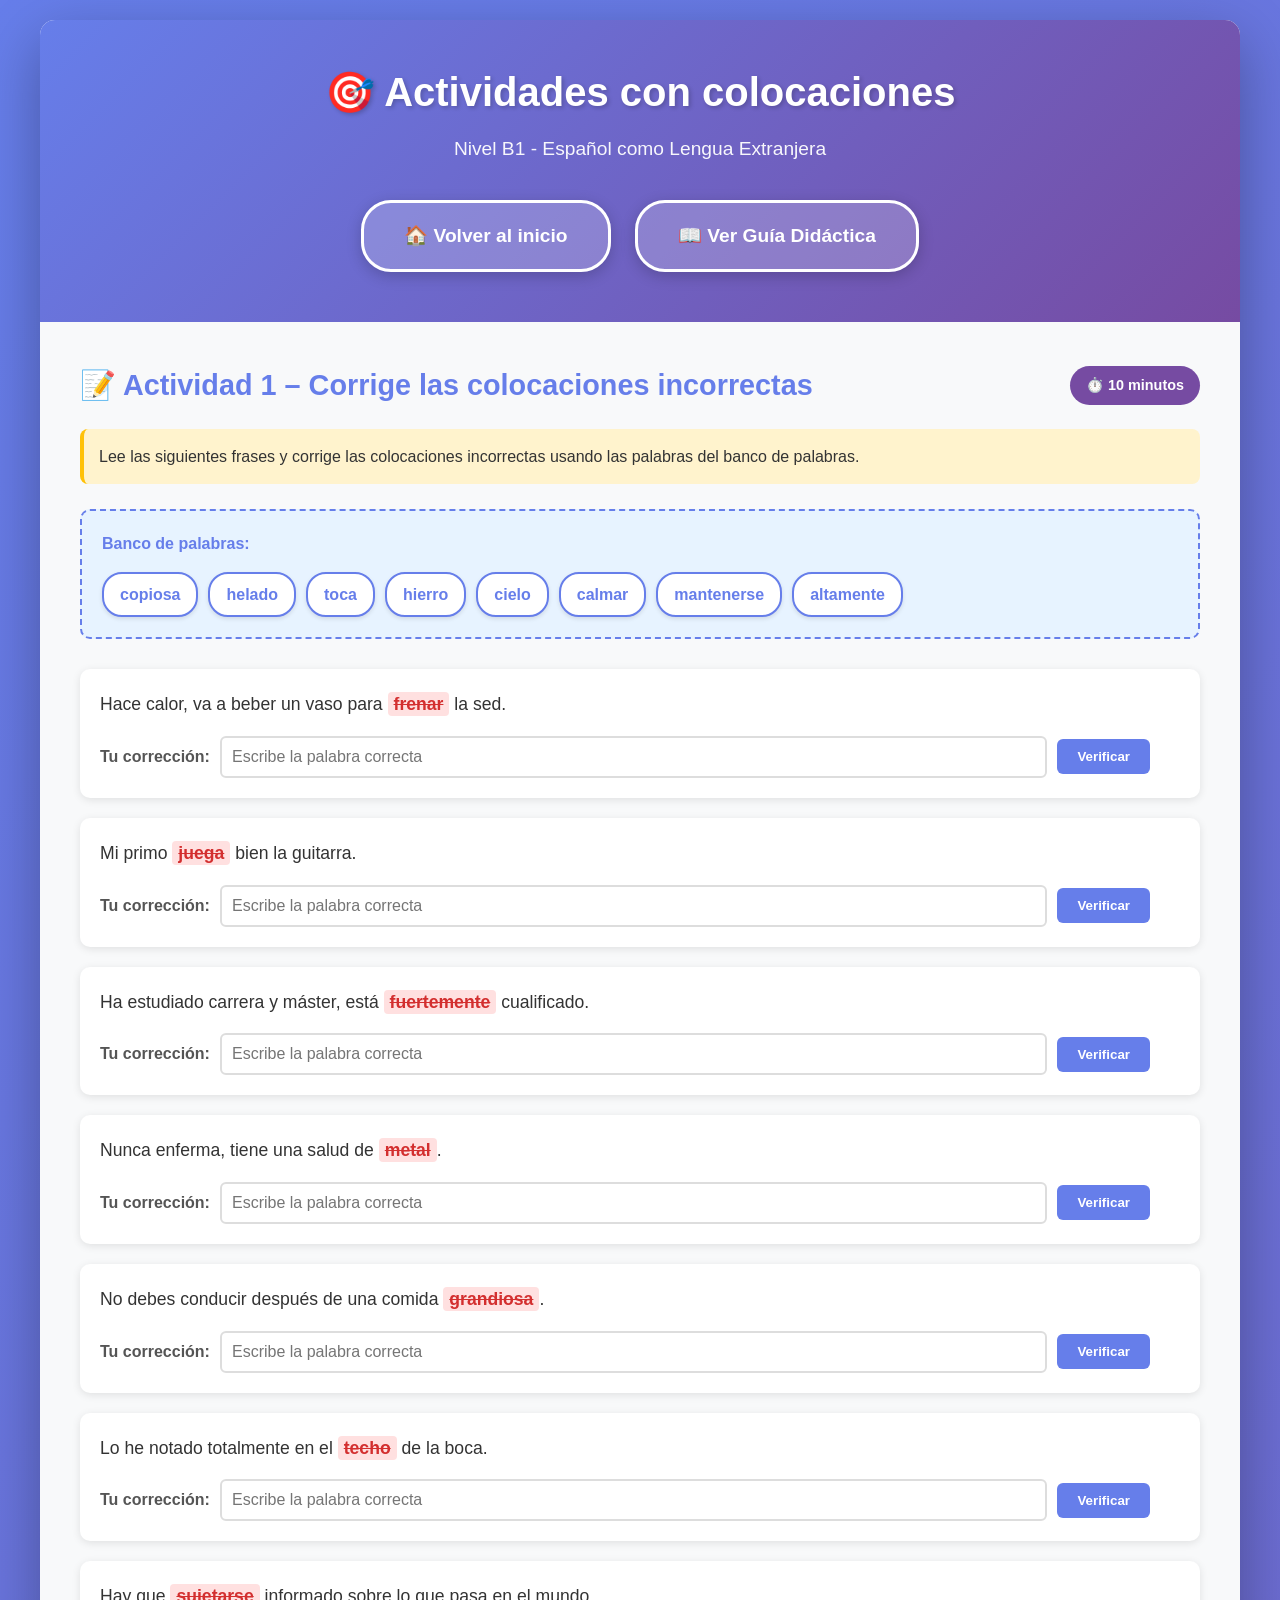
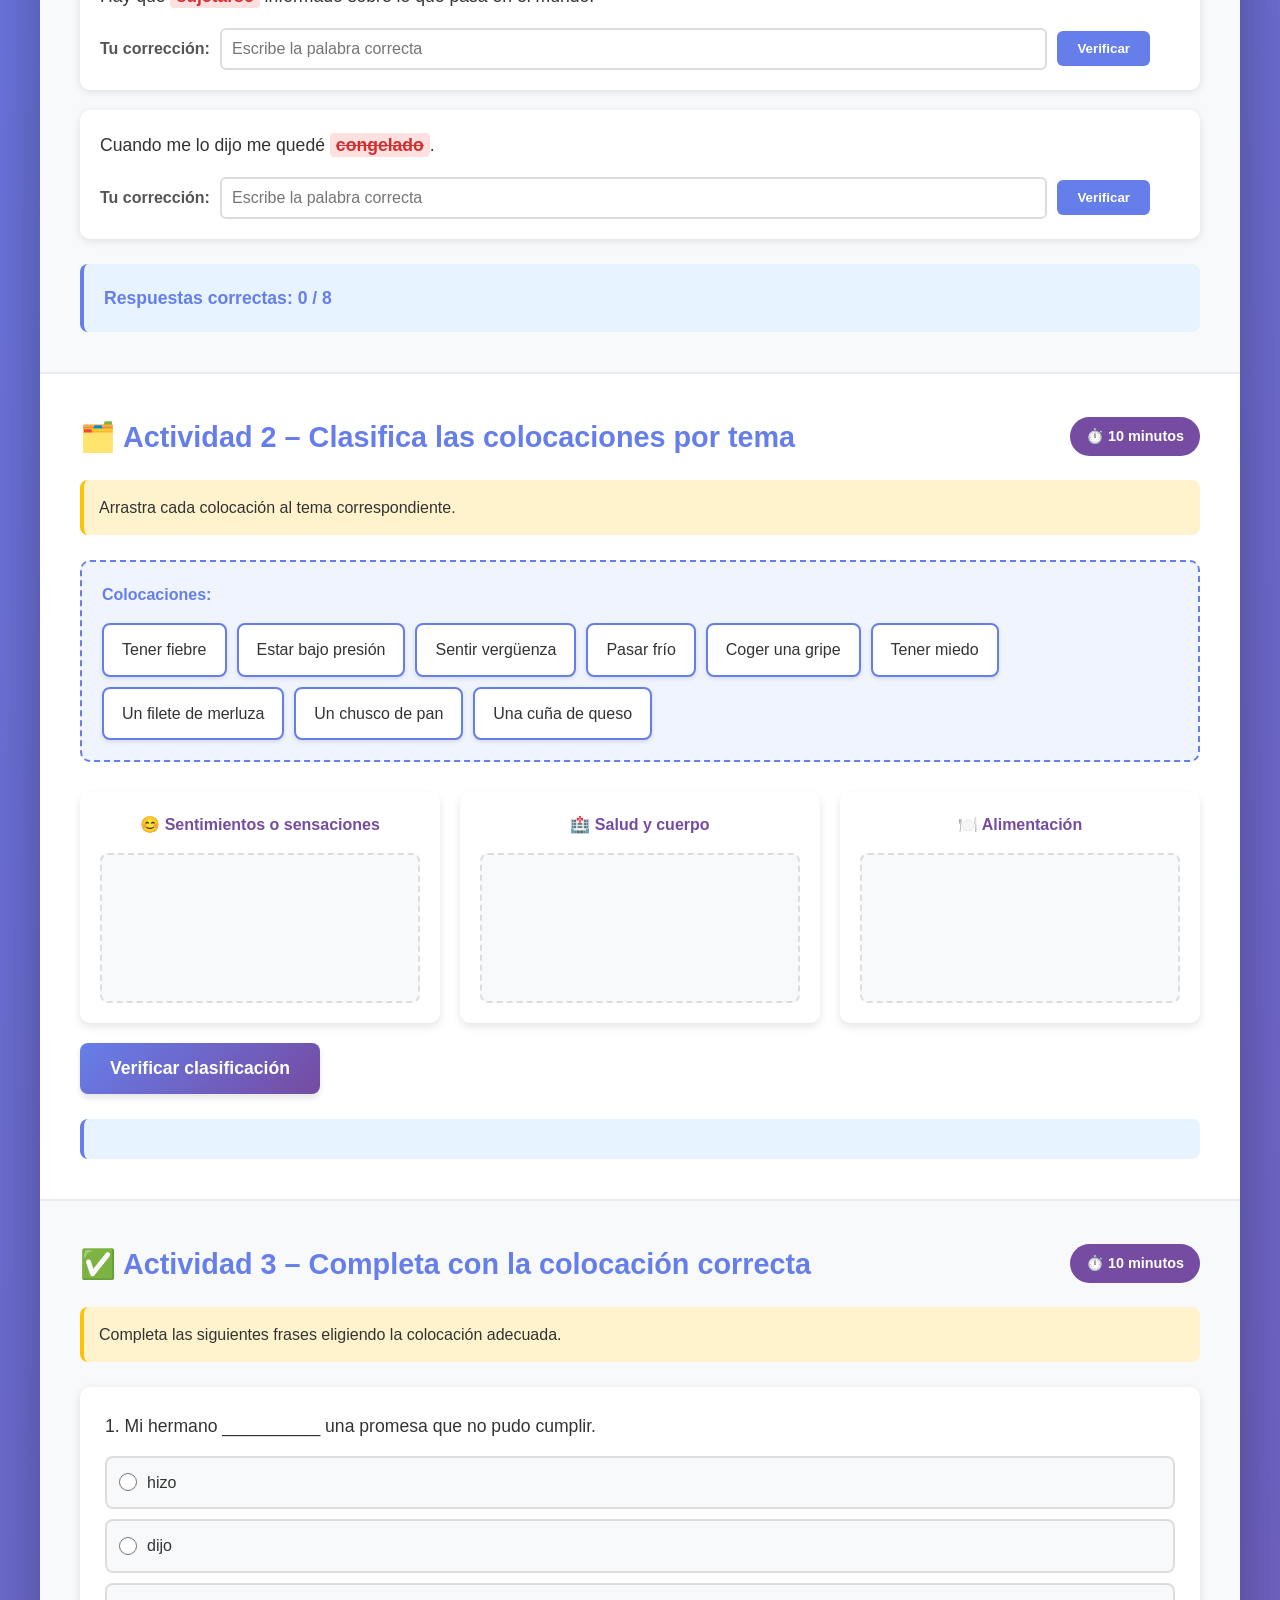
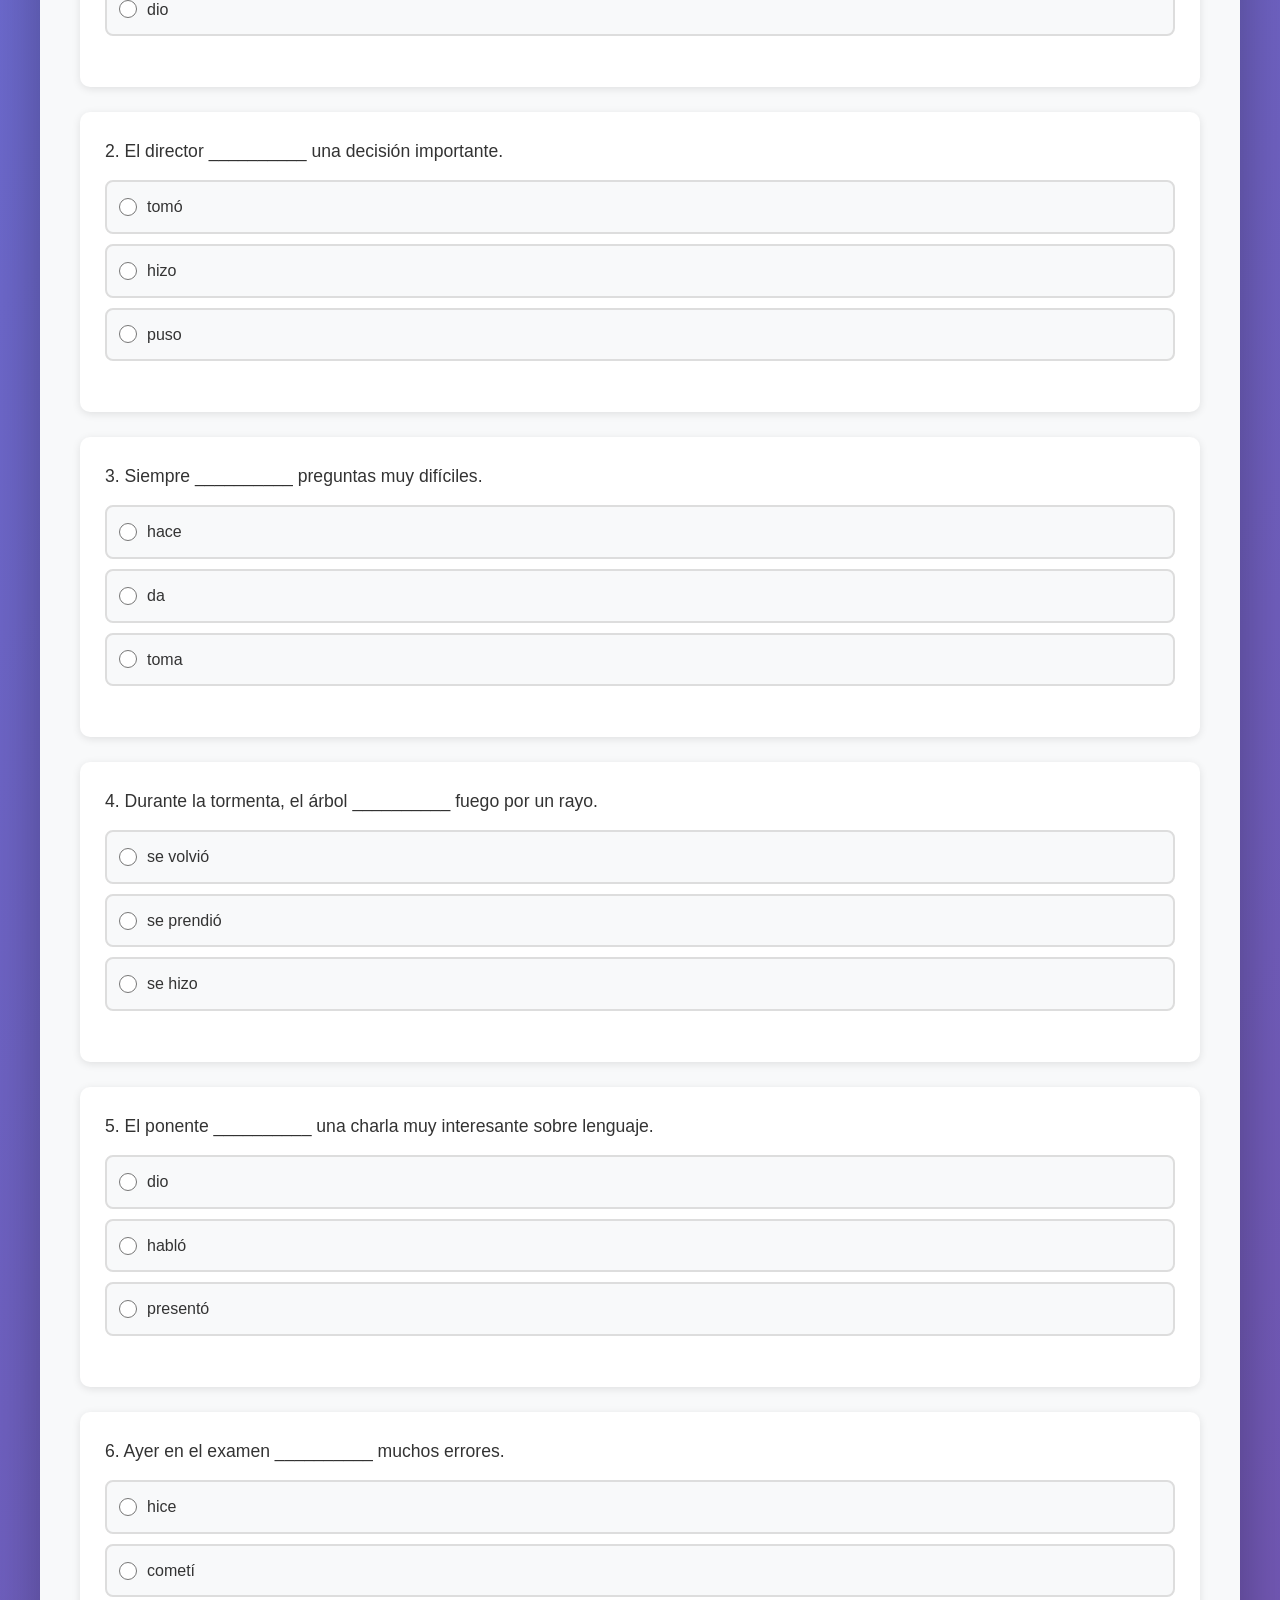
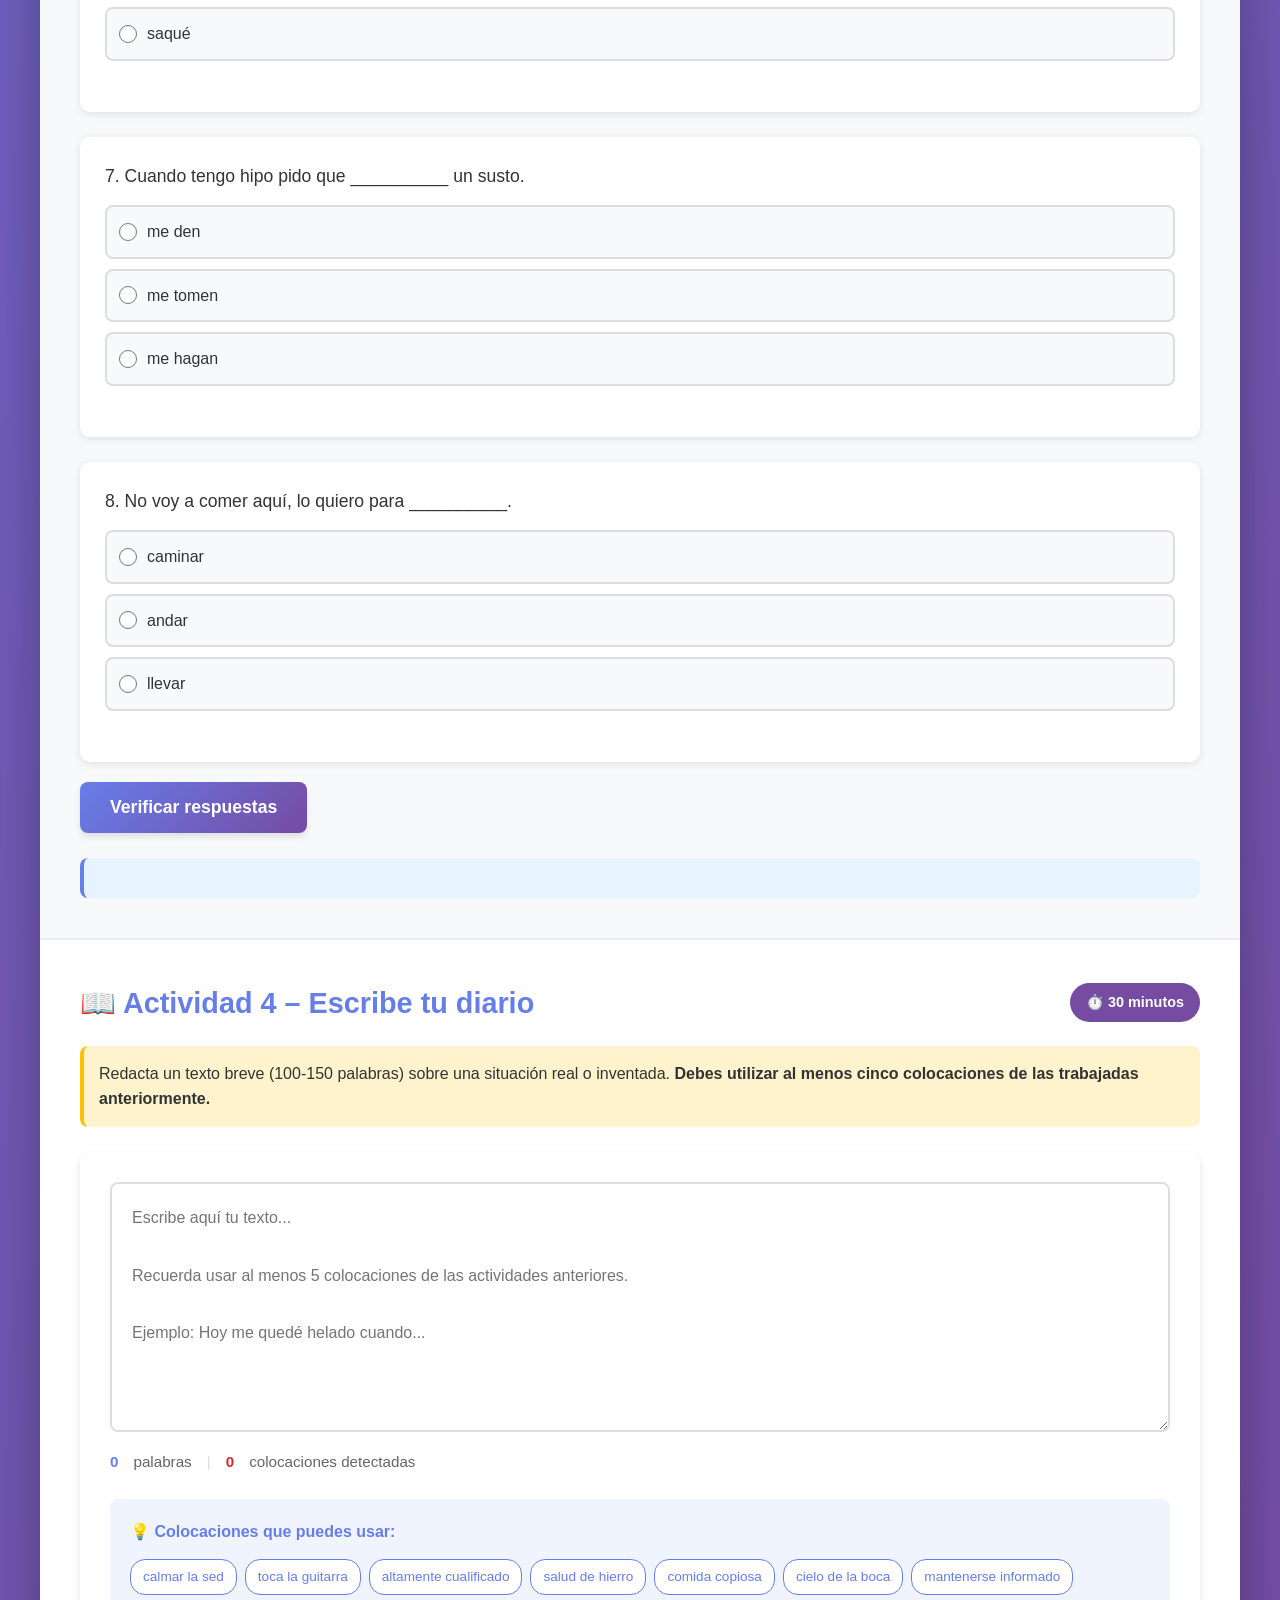
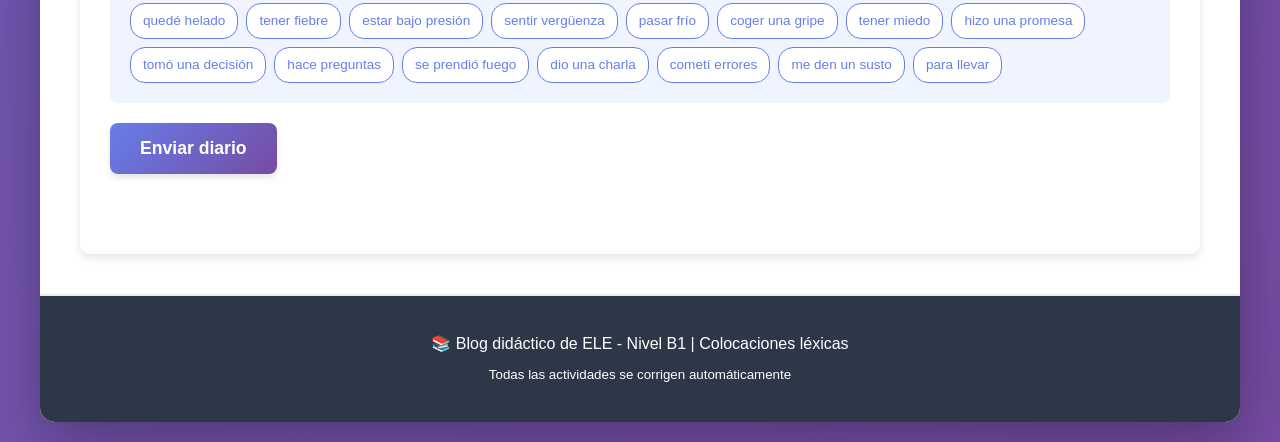
==== actividades.html @ ac859a73 "Subido" ====
<!DOCTYPE html>
<html lang="es">
<head>
    <meta charset="UTF-8">
    <meta name="viewport" content="width=device-width, initial-scale=1.0">
    <title>Actividades - Colocaciones ELE</title>
    <link rel="stylesheet" href="css/styles.css">
</head>
<body>
    <div class="container">
        <header class="blog-header">
            <h1>🎯 Actividades con colocaciones</h1>
            <p class="subtitle">Nivel B1 - Español como Lengua Extranjera</p>
            <div style="margin-top: 25px;">
                <a href="index.html" style="display: inline-block; background: rgba(255,255,255,0.2); color: white; padding: 18px 40px; border-radius: 30px; text-decoration: none; font-weight: bold; font-size: 1.2rem; border: 3px solid white; transition: all 0.3s; box-shadow: 0 4px 15px rgba(0,0,0,0.2); margin: 10px;" onmouseover="this.style.background='rgba(255,255,255,0.3)'; this.style.transform='translateY(-2px)'" onmouseout="this.style.background='rgba(255,255,255,0.2)'; this.style.transform='translateY(0)'">
                    🏠 Volver al inicio
                </a>
                <a href="guia-didactica.html" style="display: inline-block; background: rgba(255,255,255,0.2); color: white; padding: 18px 40px; border-radius: 30px; text-decoration: none; font-weight: bold; font-size: 1.2rem; border: 3px solid white; transition: all 0.3s; box-shadow: 0 4px 15px rgba(0,0,0,0.2); margin: 10px;" onmouseover="this.style.background='rgba(255,255,255,0.3)'; this.style.transform='translateY(-2px)'" onmouseout="this.style.background='rgba(255,255,255,0.2)'; this.style.transform='translateY(0)'">
                    📖 Ver Guía Didáctica
                </a>
            </div>
        </header>

        <!-- ACTIVIDAD 1 -->
        <section class="activity" id="actividad1">
            <div class="activity-header">
                <h2>📝 Actividad 1 – Corrige las colocaciones incorrectas</h2>
                <span class="timer">⏱️ 10 minutos</span>
            </div>
            <p class="instructions">Lee las siguientes frases y corrige las colocaciones incorrectas usando las palabras del banco de palabras.</p>
            
            <div class="word-bank">
                <h4>Banco de palabras:</h4>
                <div class="words">
                    <span class="word-chip">copiosa</span>
                    <span class="word-chip">helado</span>
                    <span class="word-chip">toca</span>
                    <span class="word-chip">hierro</span>
                    <span class="word-chip">cielo</span>
                    <span class="word-chip">calmar</span>
                    <span class="word-chip">mantenerse</span>
                    <span class="word-chip">altamente</span>
                </div>
            </div>

            <div class="sentences-list">
                <div class="sentence-item" data-index="0">
                    <p class="original">Hace calor, va a beber un vaso para <span class="incorrect">frenar</span> la sed.</p>
                    <div class="correction-input">
                        <label>Tu corrección:</label>
                        <input type="text" class="input-correction" placeholder="Escribe la palabra correcta">
                        <button class="btn-check" onclick="checkCorrection(0)">Verificar</button>
                        <span class="feedback"></span>
                    </div>
                </div>

                <div class="sentence-item" data-index="1">
                    <p class="original">Mi primo <span class="incorrect">juega</span> bien la guitarra.</p>
                    <div class="correction-input">
                        <label>Tu corrección:</label>
                        <input type="text" class="input-correction" placeholder="Escribe la palabra correcta">
                        <button class="btn-check" onclick="checkCorrection(1)">Verificar</button>
                        <span class="feedback"></span>
                    </div>
                </div>

                <div class="sentence-item" data-index="2">
                    <p class="original">Ha estudiado carrera y máster, está <span class="incorrect">fuertemente</span> cualificado.</p>
                    <div class="correction-input">
                        <label>Tu corrección:</label>
                        <input type="text" class="input-correction" placeholder="Escribe la palabra correcta">
                        <button class="btn-check" onclick="checkCorrection(2)">Verificar</button>
                        <span class="feedback"></span>
                    </div>
                </div>

                <div class="sentence-item" data-index="3">
                    <p class="original">Nunca enferma, tiene una salud de <span class="incorrect">metal</span>.</p>
                    <div class="correction-input">
                        <label>Tu corrección:</label>
                        <input type="text" class="input-correction" placeholder="Escribe la palabra correcta">
                        <button class="btn-check" onclick="checkCorrection(3)">Verificar</button>
                        <span class="feedback"></span>
                    </div>
                </div>

                <div class="sentence-item" data-index="4">
                    <p class="original">No debes conducir después de una comida <span class="incorrect">grandiosa</span>.</p>
                    <div class="correction-input">
                        <label>Tu corrección:</label>
                        <input type="text" class="input-correction" placeholder="Escribe la palabra correcta">
                        <button class="btn-check" onclick="checkCorrection(4)">Verificar</button>
                        <span class="feedback"></span>
                    </div>
                </div>

                <div class="sentence-item" data-index="5">
                    <p class="original">Lo he notado totalmente en el <span class="incorrect">techo</span> de la boca.</p>
                    <div class="correction-input">
                        <label>Tu corrección:</label>
                        <input type="text" class="input-correction" placeholder="Escribe la palabra correcta">
                        <button class="btn-check" onclick="checkCorrection(5)">Verificar</button>
                        <span class="feedback"></span>
                    </div>
                </div>

                <div class="sentence-item" data-index="6">
                    <p class="original">Hay que <span class="incorrect">sujetarse</span> informado sobre lo que pasa en el mundo.</p>
                    <div class="correction-input">
                        <label>Tu corrección:</label>
                        <input type="text" class="input-correction" placeholder="Escribe la palabra correcta">
                        <button class="btn-check" onclick="checkCorrection(6)">Verificar</button>
                        <span class="feedback"></span>
                    </div>
                </div>

                <div class="sentence-item" data-index="7">
                    <p class="original">Cuando me lo dijo me quedé <span class="incorrect">congelado</span>.</p>
                    <div class="correction-input">
                        <label>Tu corrección:</label>
                        <input type="text" class="input-correction" placeholder="Escribe la palabra correcta">
                        <button class="btn-check" onclick="checkCorrection(7)">Verificar</button>
                        <span class="feedback"></span>
                    </div>
                </div>
            </div>

            <div class="activity-summary">
                <p>Respuestas correctas: <span id="score1">0</span> / 8</p>
            </div>
        </section>

        <!-- ACTIVIDAD 2 -->
        <section class="activity" id="actividad2">
            <div class="activity-header">
                <h2>🗂️ Actividad 2 – Clasifica las colocaciones por tema</h2>
                <span class="timer">⏱️ 10 minutos</span>
            </div>
            <p class="instructions">Arrastra cada colocación al tema correspondiente.</p>

            <div class="classification-container">
                <div class="collocations-pool" id="collocationsPool">
                    <h4>Colocaciones:</h4>
                    <div class="draggable-items">
                        <div class="draggable-item" draggable="true" data-collocation="tener fiebre" data-category="salud">Tener fiebre</div>
                        <div class="draggable-item" draggable="true" data-collocation="estar bajo presión" data-category="sentimientos">Estar bajo presión</div>
                        <div class="draggable-item" draggable="true" data-collocation="sentir vergüenza" data-category="sentimientos">Sentir vergüenza</div>
                        <div class="draggable-item" draggable="true" data-collocation="pasar frío" data-category="sentimientos">Pasar frío</div>
                        <div class="draggable-item" draggable="true" data-collocation="coger una gripe" data-category="salud">Coger una gripe</div>
                        <div class="draggable-item" draggable="true" data-collocation="tener miedo" data-category="sentimientos">Tener miedo</div>
                        <div class="draggable-item" draggable="true" data-collocation="un filete de merluza" data-category="alimentacion">Un filete de merluza</div>
                        <div class="draggable-item" draggable="true" data-collocation="un chusco de pan" data-category="alimentacion">Un chusco de pan</div>
                        <div class="draggable-item" draggable="true" data-collocation="una cuña de queso" data-category="alimentacion">Una cuña de queso</div>
                    </div>
                </div>

                <div class="categories-grid">
                    <div class="category-box" data-category="sentimientos">
                        <h4>😊 Sentimientos o sensaciones</h4>
                        <div class="drop-zone" data-category="sentimientos"></div>
                    </div>

                    <div class="category-box" data-category="salud">
                        <h4>🏥 Salud y cuerpo</h4>
                        <div class="drop-zone" data-category="salud"></div>
                    </div>

                    <div class="category-box" data-category="alimentacion">
                        <h4>🍽️ Alimentación</h4>
                        <div class="drop-zone" data-category="alimentacion"></div>
                    </div>
                </div>
            </div>

            <button class="btn-submit" onclick="checkClassification()">Verificar clasificación</button>
            <div class="activity-summary">
                <p id="classification-feedback"></p>
            </div>
        </section>

        <!-- ACTIVIDAD 3 -->
        <section class="activity" id="actividad3">
            <div class="activity-header">
                <h2>✅ Actividad 3 – Completa con la colocación correcta</h2>
                <span class="timer">⏱️ 10 minutos</span>
            </div>
            <p class="instructions">Completa las siguientes frases eligiendo la colocación adecuada.</p>

            <div class="questions-list">
                <div class="question-item" data-question="0">
                    <p class="question-text">1. Mi hermano __________ una promesa que no pudo cumplir.</p>
                    <div class="options">
                        <label class="option">
                            <input type="radio" name="q0" value="hizo">
                            <span>hizo</span>
                        </label>
                        <label class="option">
                            <input type="radio" name="q0" value="dijo">
                            <span>dijo</span>
                        </label>
                        <label class="option">
                            <input type="radio" name="q0" value="dio">
                            <span>dio</span>
                        </label>
                    </div>
                    <span class="question-feedback"></span>
                </div>

                <div class="question-item" data-question="1">
                    <p class="question-text">2. El director __________ una decisión importante.</p>
                    <div class="options">
                        <label class="option">
                            <input type="radio" name="q1" value="tomó">
                            <span>tomó</span>
                        </label>
                        <label class="option">
                            <input type="radio" name="q1" value="hizo">
                            <span>hizo</span>
                        </label>
                        <label class="option">
                            <input type="radio" name="q1" value="puso">
                            <span>puso</span>
                        </label>
                    </div>
                    <span class="question-feedback"></span>
                </div>

                <div class="question-item" data-question="2">
                    <p class="question-text">3. Siempre __________ preguntas muy difíciles.</p>
                    <div class="options">
                        <label class="option">
                            <input type="radio" name="q2" value="hace">
                            <span>hace</span>
                        </label>
                        <label class="option">
                            <input type="radio" name="q2" value="da">
                            <span>da</span>
                        </label>
                        <label class="option">
                            <input type="radio" name="q2" value="toma">
                            <span>toma</span>
                        </label>
                    </div>
                    <span class="question-feedback"></span>
                </div>

                <div class="question-item" data-question="3">
                    <p class="question-text">4. Durante la tormenta, el árbol __________ fuego por un rayo.</p>
                    <div class="options">
                        <label class="option">
                            <input type="radio" name="q3" value="se volvió">
                            <span>se volvió</span>
                        </label>
                        <label class="option">
                            <input type="radio" name="q3" value="se prendió">
                            <span>se prendió</span>
                        </label>
                        <label class="option">
                            <input type="radio" name="q3" value="se hizo">
                            <span>se hizo</span>
                        </label>
                    </div>
                    <span class="question-feedback"></span>
                </div>

                <div class="question-item" data-question="4">
                    <p class="question-text">5. El ponente __________ una charla muy interesante sobre lenguaje.</p>
                    <div class="options">
                        <label class="option">
                            <input type="radio" name="q4" value="dio">
                            <span>dio</span>
                        </label>
                        <label class="option">
                            <input type="radio" name="q4" value="habló">
                            <span>habló</span>
                        </label>
                        <label class="option">
                            <input type="radio" name="q4" value="presentó">
                            <span>presentó</span>
                        </label>
                    </div>
                    <span class="question-feedback"></span>
                </div>

                <div class="question-item" data-question="5">
                    <p class="question-text">6. Ayer en el examen __________ muchos errores.</p>
                    <div class="options">
                        <label class="option">
                            <input type="radio" name="q5" value="hice">
                            <span>hice</span>
                        </label>
                        <label class="option">
                            <input type="radio" name="q5" value="cometí">
                            <span>cometí</span>
                        </label>
                        <label class="option">
                            <input type="radio" name="q5" value="saqué">
                            <span>saqué</span>
                        </label>
                    </div>
                    <span class="question-feedback"></span>
                </div>

                <div class="question-item" data-question="6">
                    <p class="question-text">7. Cuando tengo hipo pido que __________ un susto.</p>
                    <div class="options">
                        <label class="option">
                            <input type="radio" name="q6" value="me den">
                            <span>me den</span>
                        </label>
                        <label class="option">
                            <input type="radio" name="q6" value="me tomen">
                            <span>me tomen</span>
                        </label>
                        <label class="option">
                            <input type="radio" name="q6" value="me hagan">
                            <span>me hagan</span>
                        </label>
                    </div>
                    <span class="question-feedback"></span>
                </div>

                <div class="question-item" data-question="7">
                    <p class="question-text">8. No voy a comer aquí, lo quiero para __________.</p>
                    <div class="options">
                        <label class="option">
                            <input type="radio" name="q7" value="caminar">
                            <span>caminar</span>
                        </label>
                        <label class="option">
                            <input type="radio" name="q7" value="andar">
                            <span>andar</span>
                        </label>
                        <label class="option">
                            <input type="radio" name="q7" value="llevar">
                            <span>llevar</span>
                        </label>
                    </div>
                    <span class="question-feedback"></span>
                </div>
            </div>

            <button class="btn-submit" onclick="checkActivity3()">Verificar respuestas</button>
            <div class="activity-summary">
                <p id="activity3-score"></p>
            </div>
        </section>

        <!-- ACTIVIDAD 4 -->
        <section class="activity" id="actividad4">
            <div class="activity-header">
                <h2>📖 Actividad 4 – Escribe tu diario</h2>
                <span class="timer">⏱️ 30 minutos</span>
            </div>
            <p class="instructions">Redacta un texto breve (100-150 palabras) sobre una situación real o inventada. <strong>Debes utilizar al menos cinco colocaciones de las trabajadas anteriormente.</strong></p>

            <div class="diary-editor">
                <textarea id="diaryText" placeholder="Escribe aquí tu texto...&#10;&#10;Recuerda usar al menos 5 colocaciones de las actividades anteriores.&#10;&#10;Ejemplo: Hoy me quedé helado cuando..."></textarea>
                
                <div class="word-counter">
                    <span id="wordCount">0</span> palabras
                    <span class="separator">|</span>
                    <span id="collocationCount">0</span> colocaciones detectadas
                </div>

                <div class="collocations-help">
                    <h4>💡 Colocaciones que puedes usar:</h4>
                    <div class="help-chips">
                        <span class="help-chip">calmar la sed</span>
                        <span class="help-chip">toca la guitarra</span>
                        <span class="help-chip">altamente cualificado</span>
                        <span class="help-chip">salud de hierro</span>
                        <span class="help-chip">comida copiosa</span>
                        <span class="help-chip">cielo de la boca</span>
                        <span class="help-chip">mantenerse informado</span>
                        <span class="help-chip">quedé helado</span>
                        <span class="help-chip">tener fiebre</span>
                        <span class="help-chip">estar bajo presión</span>
                        <span class="help-chip">sentir vergüenza</span>
                        <span class="help-chip">pasar frío</span>
                        <span class="help-chip">coger una gripe</span>
                        <span class="help-chip">tener miedo</span>
                        <span class="help-chip">hizo una promesa</span>
                        <span class="help-chip">tomó una decisión</span>
                        <span class="help-chip">hace preguntas</span>
                        <span class="help-chip">se prendió fuego</span>
                        <span class="help-chip">dio una charla</span>
                        <span class="help-chip">cometí errores</span>
                        <span class="help-chip">me den un susto</span>
                        <span class="help-chip">para llevar</span>
                    </div>
                </div>

                <button class="btn-submit" onclick="submitDiary()">Enviar diario</button>
                <div id="diary-feedback"></div>
            </div>
        </section>

        <footer class="blog-footer">
            <p>📚 Blog didáctico de ELE - Nivel B1 | Colocaciones léxicas</p>
            <p><small>Todas las actividades se corrigen automáticamente</small></p>
        </footer>
    </div>

    <script src="js/app.js"></script>
</body>
</html>
---- css/styles.css ----
/* Reset y estilos base */
* {
    margin: 0;
    padding: 0;
    box-sizing: border-box;
}

body {
    font-family: 'Segoe UI', Tahoma, Geneva, Verdana, sans-serif;
    line-height: 1.6;
    color: #333;
    background: linear-gradient(135deg, #667eea 0%, #764ba2 100%);
    padding: 20px;
    min-height: 100vh;
}

.container {
    max-width: 1200px;
    margin: 0 auto;
    background: white;
    border-radius: 15px;
    box-shadow: 0 20px 60px rgba(0, 0, 0, 0.3);
    overflow: hidden;
}

/* Header */
.blog-header {
    background: linear-gradient(135deg, #667eea 0%, #764ba2 100%);
    color: white;
    padding: 40px;
    text-align: center;
}

.blog-header h1 {
    font-size: 2.5rem;
    margin-bottom: 10px;
    text-shadow: 2px 2px 4px rgba(0, 0, 0, 0.2);
}

.subtitle {
    font-size: 1.2rem;
    opacity: 0.95;
}

/* Presentation section */
.presentation {
    padding: 40px;
    background: #f8f9fa;
}

.presentation h2 {
    color: #667eea;
    margin-bottom: 20px;
    font-size: 1.8rem;
}

.info-grid {
    display: grid;
    grid-template-columns: repeat(auto-fit, minmax(300px, 1fr));
    gap: 20px;
    margin-top: 30px;
}

.info-card {
    background: white;
    padding: 25px;
    border-radius: 10px;
    box-shadow: 0 4px 6px rgba(0, 0, 0, 0.1);
    border-left: 4px solid #667eea;
}

.info-card h3 {
    color: #764ba2;
    margin-bottom: 15px;
    font-size: 1.3rem;
}

.info-card ul {
    list-style: none;
    padding-left: 0;
}

.info-card li {
    padding: 5px 0;
    padding-left: 25px;
    position: relative;
}

.info-card li::before {
    content: "✓";
    position: absolute;
    left: 0;
    color: #667eea;
    font-weight: bold;
}

/* Activity sections */
.activity {
    padding: 40px;
    border-bottom: 2px solid #e9ecef;
}

.activity:nth-child(even) {
    background: #f8f9fa;
}

.activity-header {
    display: flex;
    justify-content: space-between;
    align-items: center;
    margin-bottom: 20px;
    flex-wrap: wrap;
    gap: 15px;
}

.activity-header h2 {
    color: #667eea;
    font-size: 1.8rem;
}

.timer {
    background: #764ba2;
    color: white;
    padding: 8px 16px;
    border-radius: 20px;
    font-size: 0.9rem;
    font-weight: bold;
}

.instructions {
    background: #fff3cd;
    padding: 15px;
    border-radius: 8px;
    border-left: 4px solid #ffc107;
    margin-bottom: 25px;
    font-weight: 500;
}

/* Activity 1 - Corrections */
.word-bank {
    background: #e7f3ff;
    padding: 20px;
    border-radius: 10px;
    margin-bottom: 30px;
    border: 2px dashed #667eea;
}

.word-bank h4 {
    color: #667eea;
    margin-bottom: 15px;
}

.words {
    display: flex;
    flex-wrap: wrap;
    gap: 10px;
}

.word-chip {
    background: white;
    padding: 8px 16px;
    border-radius: 20px;
    border: 2px solid #667eea;
    color: #667eea;
    font-weight: bold;
    box-shadow: 0 2px 4px rgba(0, 0, 0, 0.1);
}

.sentences-list {
    display: flex;
    flex-direction: column;
    gap: 20px;
}

.sentence-item {
    background: white;
    padding: 20px;
    border-radius: 10px;
    box-shadow: 0 2px 8px rgba(0, 0, 0, 0.1);
    transition: transform 0.2s;
}

.sentence-item:hover {
    transform: translateY(-2px);
    box-shadow: 0 4px 12px rgba(0, 0, 0, 0.15);
}

.original {
    font-size: 1.1rem;
    margin-bottom: 15px;
    line-height: 1.8;
}

.incorrect {
    background: #ffe0e0;
    padding: 2px 6px;
    border-radius: 4px;
    text-decoration: line-through;
    color: #d32f2f;
    font-weight: bold;
}

.correction-input {
    display: flex;
    align-items: center;
    gap: 10px;
    flex-wrap: wrap;
}

.correction-input label {
    font-weight: bold;
    color: #555;
}

.input-correction {
    flex: 1;
    min-width: 200px;
    padding: 10px;
    border: 2px solid #ddd;
    border-radius: 6px;
    font-size: 1rem;
    transition: border-color 0.3s;
}

.input-correction:focus {
    outline: none;
    border-color: #667eea;
}

.btn-check {
    background: #667eea;
    color: white;
    border: none;
    padding: 10px 20px;
    border-radius: 6px;
    cursor: pointer;
    font-weight: bold;
    transition: background 0.3s, transform 0.1s;
}

.btn-check:hover {
    background: #5568d3;
    transform: translateY(-1px);
}

.btn-check:active {
    transform: translateY(0);
}

.feedback {
    font-weight: bold;
    padding: 5px 10px;
    border-radius: 4px;
    display: inline-block;
}

.feedback.correct {
    color: #2e7d32;
    background: #c8e6c9;
}

.feedback.incorrect {
    color: #d32f2f;
    background: #ffcdd2;
}

/* Activity 2 - Classification */
.classification-container {
    display: flex;
    flex-direction: column;
    gap: 30px;
}

.collocations-pool {
    background: #f0f4ff;
    padding: 20px;
    border-radius: 10px;
    border: 2px dashed #667eea;
}

.collocations-pool h4 {
    color: #667eea;
    margin-bottom: 15px;
}

.draggable-items {
    display: flex;
    flex-wrap: wrap;
    gap: 10px;
}

.draggable-item {
    background: white;
    padding: 12px 18px;
    border-radius: 8px;
    border: 2px solid #667eea;
    cursor: move;
    font-weight: 500;
    transition: all 0.3s;
    box-shadow: 0 2px 4px rgba(0, 0, 0, 0.1);
}

.draggable-item:hover {
    background: #667eea;
    color: white;
    transform: translateY(-2px);
    box-shadow: 0 4px 8px rgba(0, 0, 0, 0.2);
}

.draggable-item.dragging {
    opacity: 0.5;
}

.categories-grid {
    display: grid;
    grid-template-columns: repeat(auto-fit, minmax(280px, 1fr));
    gap: 20px;
}

.category-box {
    background: white;
    padding: 20px;
    border-radius: 10px;
    box-shadow: 0 4px 8px rgba(0, 0, 0, 0.1);
}

.category-box h4 {
    color: #764ba2;
    margin-bottom: 15px;
    text-align: center;
}

.drop-zone {
    min-height: 150px;
    background: #f8f9fa;
    border: 2px dashed #ddd;
    border-radius: 8px;
    padding: 10px;
    display: flex;
    flex-direction: column;
    gap: 8px;
    transition: all 0.3s;
}

.drop-zone.drag-over {
    background: #e7f3ff;
    border-color: #667eea;
    border-style: solid;
}

.drop-zone .draggable-item {
    cursor: default;
}

/* Activity 3 - Multiple choice */
.questions-list {
    display: flex;
    flex-direction: column;
    gap: 25px;
}

.question-item {
    background: white;
    padding: 25px;
    border-radius: 10px;
    box-shadow: 0 2px 8px rgba(0, 0, 0, 0.1);
}

.question-text {
    font-size: 1.1rem;
    font-weight: 500;
    margin-bottom: 15px;
    color: #333;
}

.options {
    display: flex;
    flex-direction: column;
    gap: 10px;
    margin-bottom: 10px;
}

.option {
    display: flex;
    align-items: center;
    padding: 12px;
    background: #f8f9fa;
    border: 2px solid #ddd;
    border-radius: 8px;
    cursor: pointer;
    transition: all 0.3s;
}

.option:hover {
    background: #e7f3ff;
    border-color: #667eea;
}

.option input[type="radio"] {
    margin-right: 10px;
    cursor: pointer;
    width: 18px;
    height: 18px;
}

.option span {
    font-size: 1rem;
}

.option.correct {
    background: #c8e6c9;
    border-color: #2e7d32;
}

.option.incorrect {
    background: #ffcdd2;
    border-color: #d32f2f;
}

.question-feedback {
    display: block;
    margin-top: 10px;
    font-weight: bold;
    padding: 8px;
    border-radius: 6px;
}

.question-feedback.correct {
    color: #2e7d32;
    background: #c8e6c9;
}

.question-feedback.incorrect {
    color: #d32f2f;
    background: #ffcdd2;
}

/* Activity 4 - Diary */
.diary-editor {
    background: white;
    padding: 30px;
    border-radius: 10px;
    box-shadow: 0 4px 8px rgba(0, 0, 0, 0.1);
}

#diaryText {
    width: 100%;
    min-height: 250px;
    padding: 20px;
    border: 2px solid #ddd;
    border-radius: 8px;
    font-size: 1rem;
    font-family: inherit;
    line-height: 1.8;
    resize: vertical;
    transition: border-color 0.3s;
}

#diaryText:focus {
    outline: none;
    border-color: #667eea;
}

.word-counter {
    display: flex;
    gap: 15px;
    margin-top: 10px;
    font-size: 0.95rem;
    color: #666;
}

.separator {
    color: #ddd;
}

#wordCount, #collocationCount {
    font-weight: bold;
    color: #667eea;
}

.collocations-help {
    margin-top: 25px;
    padding: 20px;
    background: #f0f4ff;
    border-radius: 8px;
}

.collocations-help h4 {
    color: #667eea;
    margin-bottom: 15px;
}

.help-chips {
    display: flex;
    flex-wrap: wrap;
    gap: 8px;
}

.help-chip {
    background: white;
    padding: 6px 12px;
    border-radius: 15px;
    font-size: 0.85rem;
    border: 1px solid #667eea;
    color: #667eea;
    cursor: pointer;
    transition: all 0.3s;
}

.help-chip:hover {
    background: #667eea;
    color: white;
    transform: translateY(-1px);
}

/* Common buttons */
.btn-submit {
    background: linear-gradient(135deg, #667eea 0%, #764ba2 100%);
    color: white;
    border: none;
    padding: 15px 30px;
    border-radius: 8px;
    cursor: pointer;
    font-size: 1.1rem;
    font-weight: bold;
    margin-top: 20px;
    transition: all 0.3s;
    box-shadow: 0 4px 6px rgba(0, 0, 0, 0.1);
}

.btn-submit:hover {
    transform: translateY(-2px);
    box-shadow: 0 6px 12px rgba(0, 0, 0, 0.2);
}

.btn-submit:active {
    transform: translateY(0);
}

/* Activity summary */
.activity-summary {
    margin-top: 25px;
    padding: 20px;
    background: #e7f3ff;
    border-radius: 8px;
    border-left: 4px solid #667eea;
}

.activity-summary p {
    font-size: 1.1rem;
    font-weight: bold;
    color: #667eea;
}

#diary-feedback {
    margin-top: 20px;
    padding: 15px;
    border-radius: 8px;
    font-weight: 500;
}

#diary-feedback.success {
    background: #c8e6c9;
    color: #2e7d32;
    border: 2px solid #2e7d32;
}

#diary-feedback.warning {
    background: #fff3cd;
    color: #856404;
    border: 2px solid #ffc107;
}

#diary-feedback.error {
    background: #ffcdd2;
    color: #d32f2f;
    border: 2px solid #d32f2f;
}

/* Footer */
.blog-footer {
    background: #2d3748;
    color: white;
    padding: 30px;
    text-align: center;
}

.blog-footer p {
    margin: 5px 0;
}

/* Responsive */
@media (max-width: 768px) {
    body {
        padding: 10px;
    }

    .blog-header h1 {
        font-size: 1.8rem;
    }

    .subtitle {
        font-size: 1rem;
    }

    .activity {
        padding: 20px;
    }

    .activity-header {
        flex-direction: column;
        align-items: flex-start;
    }

    .correction-input {
        flex-direction: column;
        align-items: stretch;
    }

    .input-correction {
        min-width: 100%;
    }

    .info-grid {
        grid-template-columns: 1fr;
    }

    .categories-grid {
        grid-template-columns: 1fr;
    }
}

/* Animations */
@keyframes fadeIn {
    from {
        opacity: 0;
        transform: translateY(10px);
    }
    to {
        opacity: 1;
        transform: translateY(0);
    }
}

.sentence-item, .question-item {
    animation: fadeIn 0.5s ease-out;
}

/* Print styles */
@media print {
    body {
        background: white;
    }

    .container {
        box-shadow: none;
    }

    .btn-check, .btn-submit {
        display: none;
    }
}
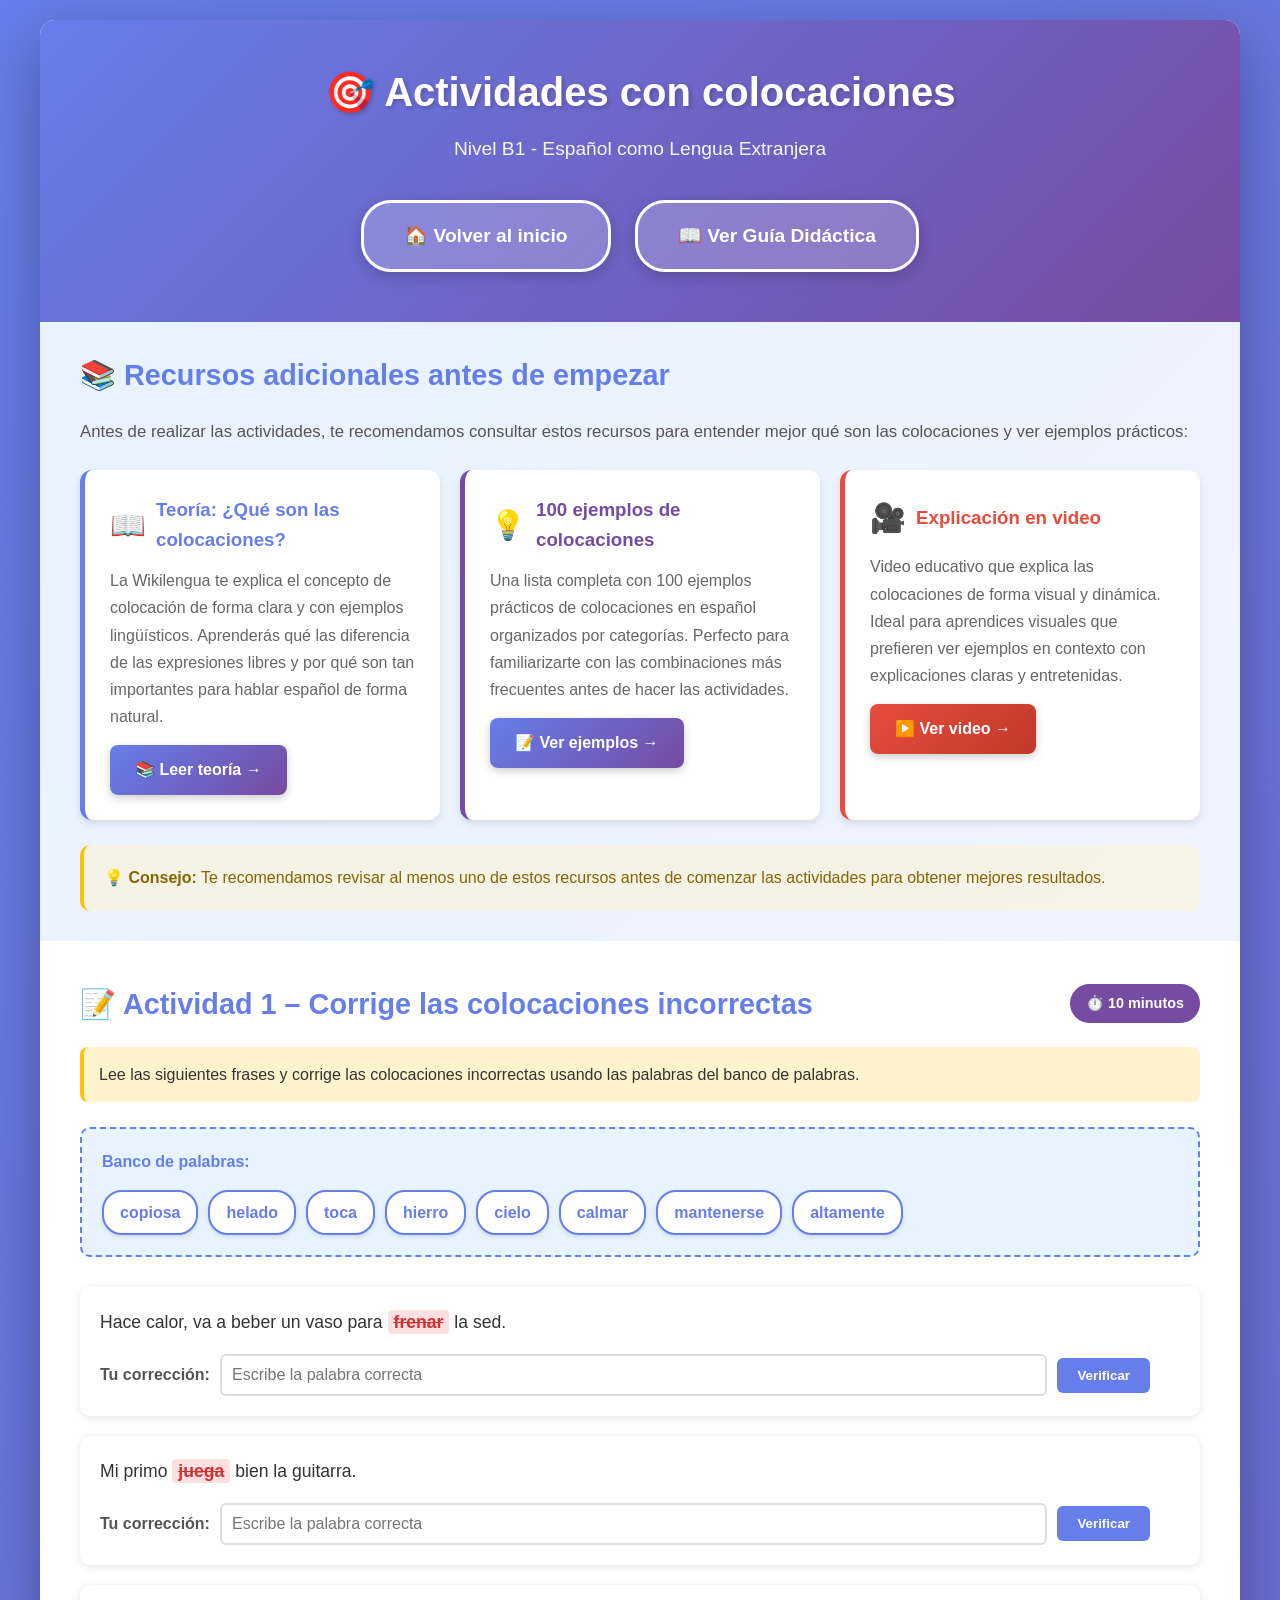
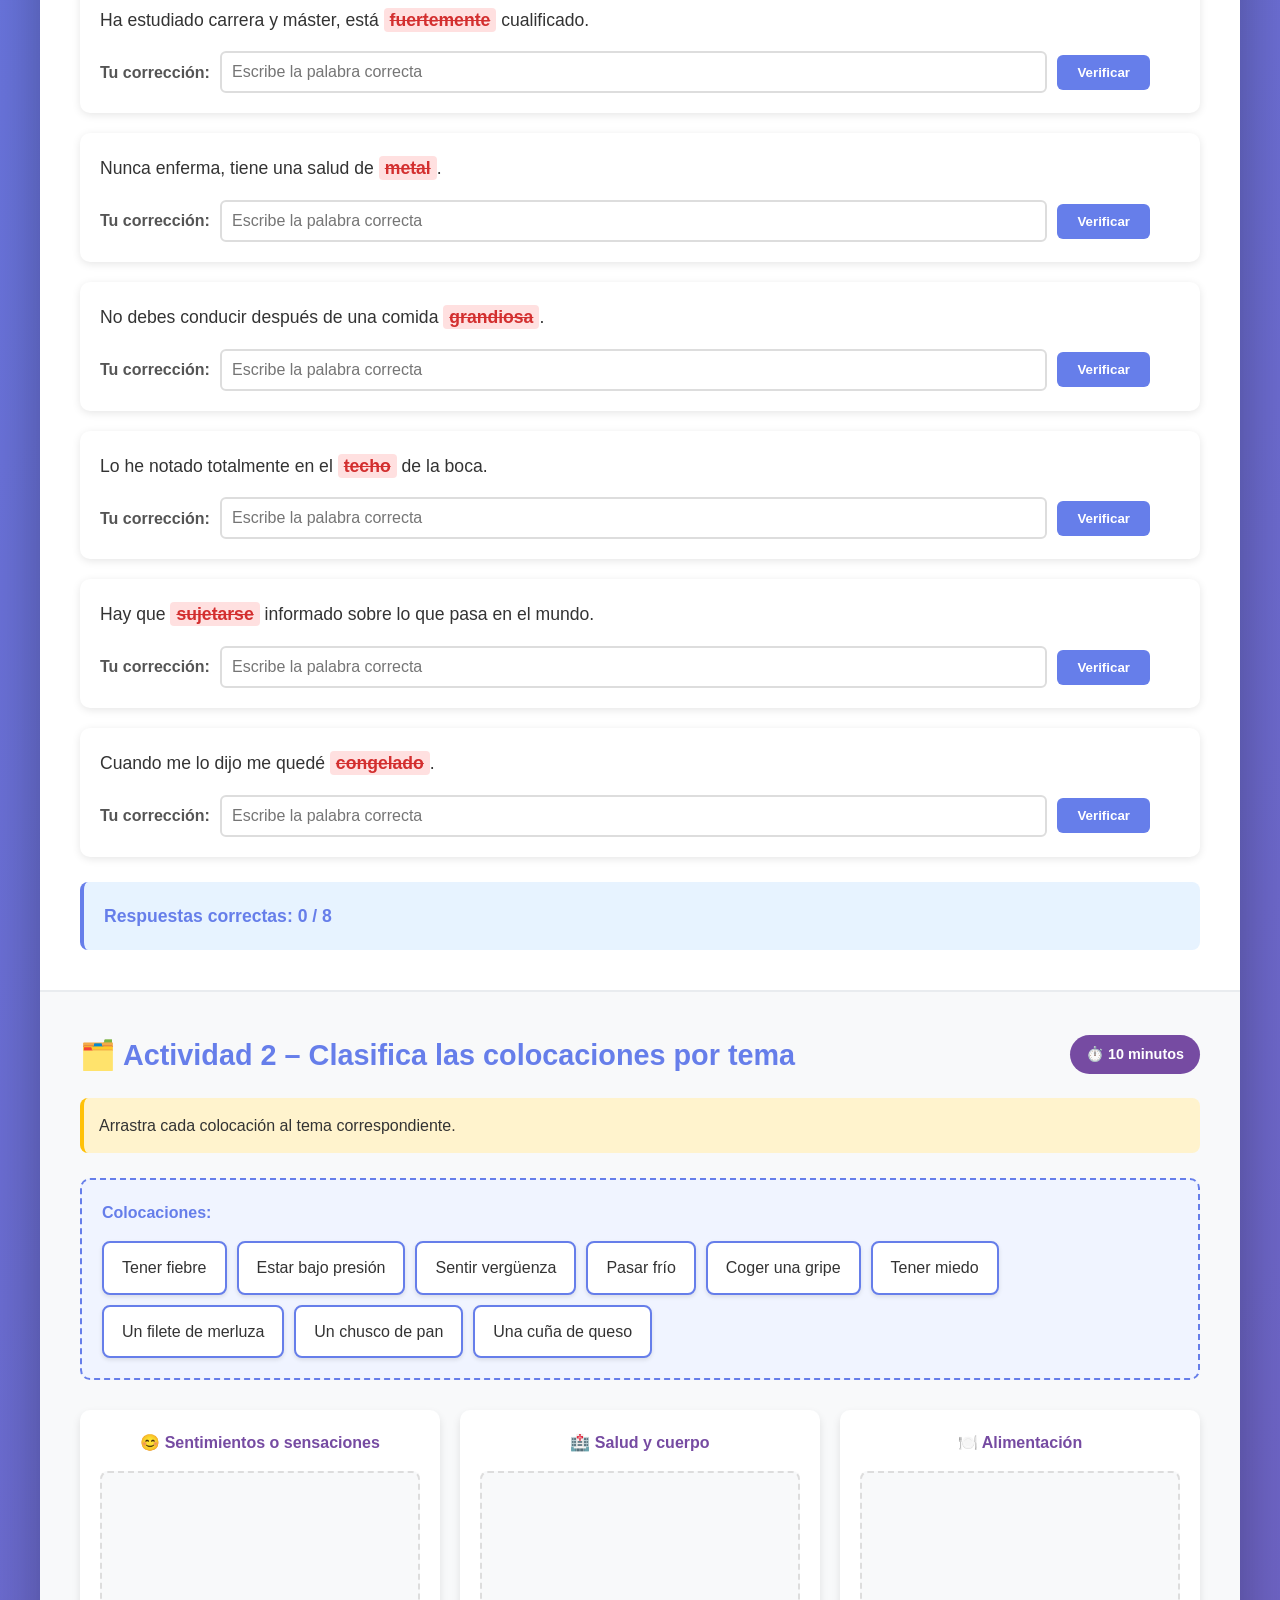
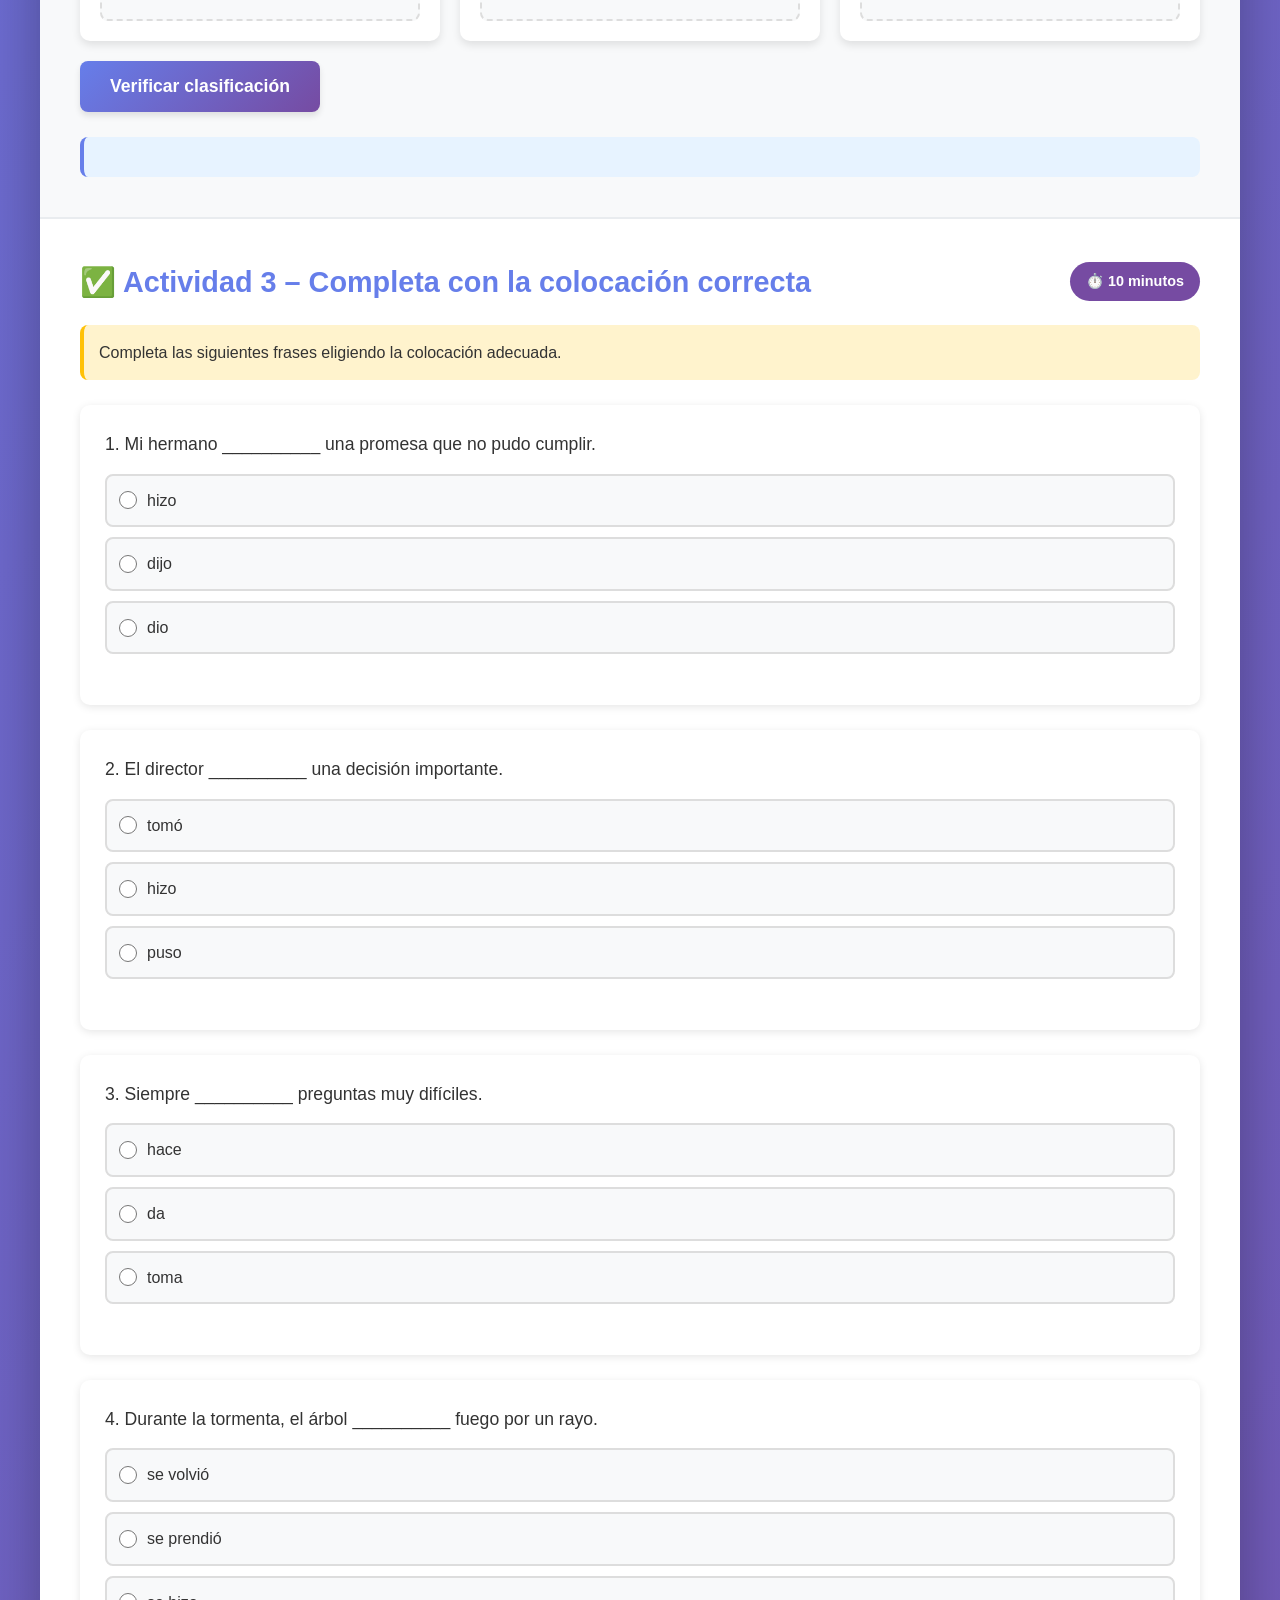
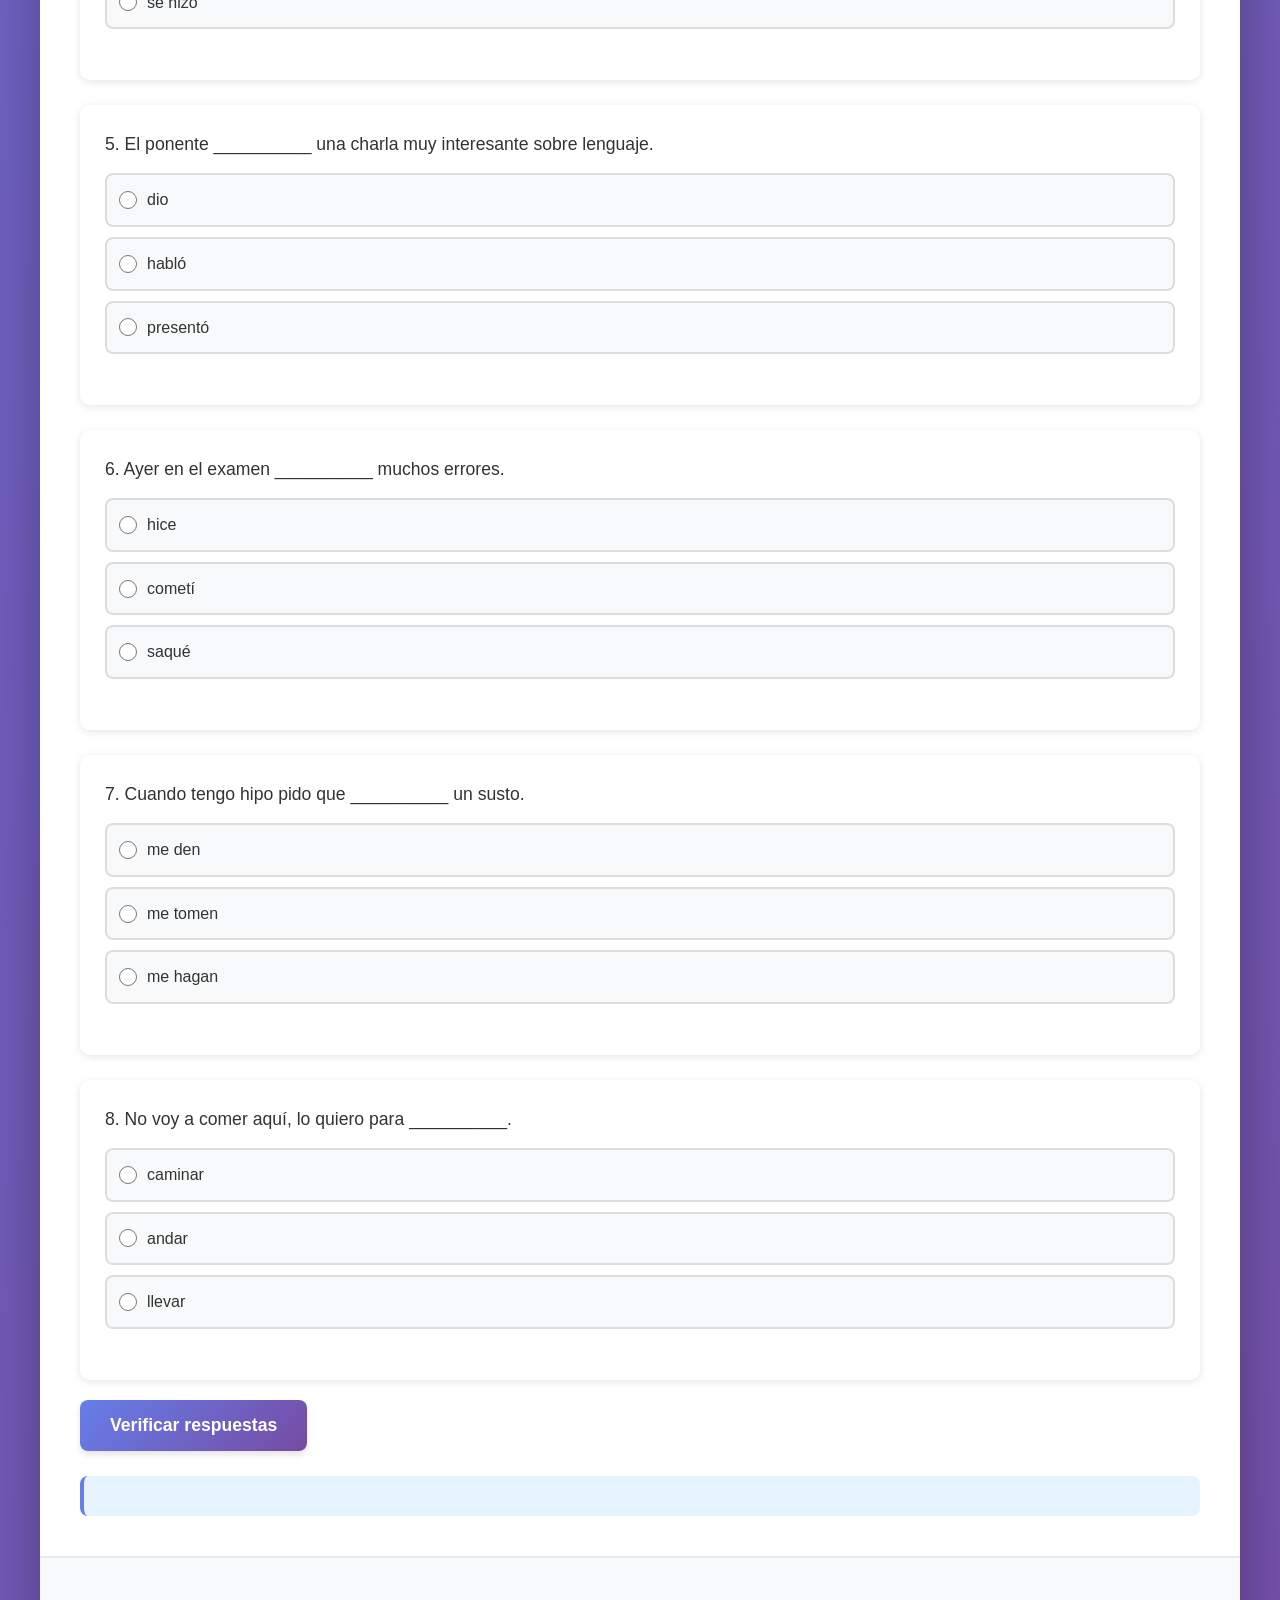
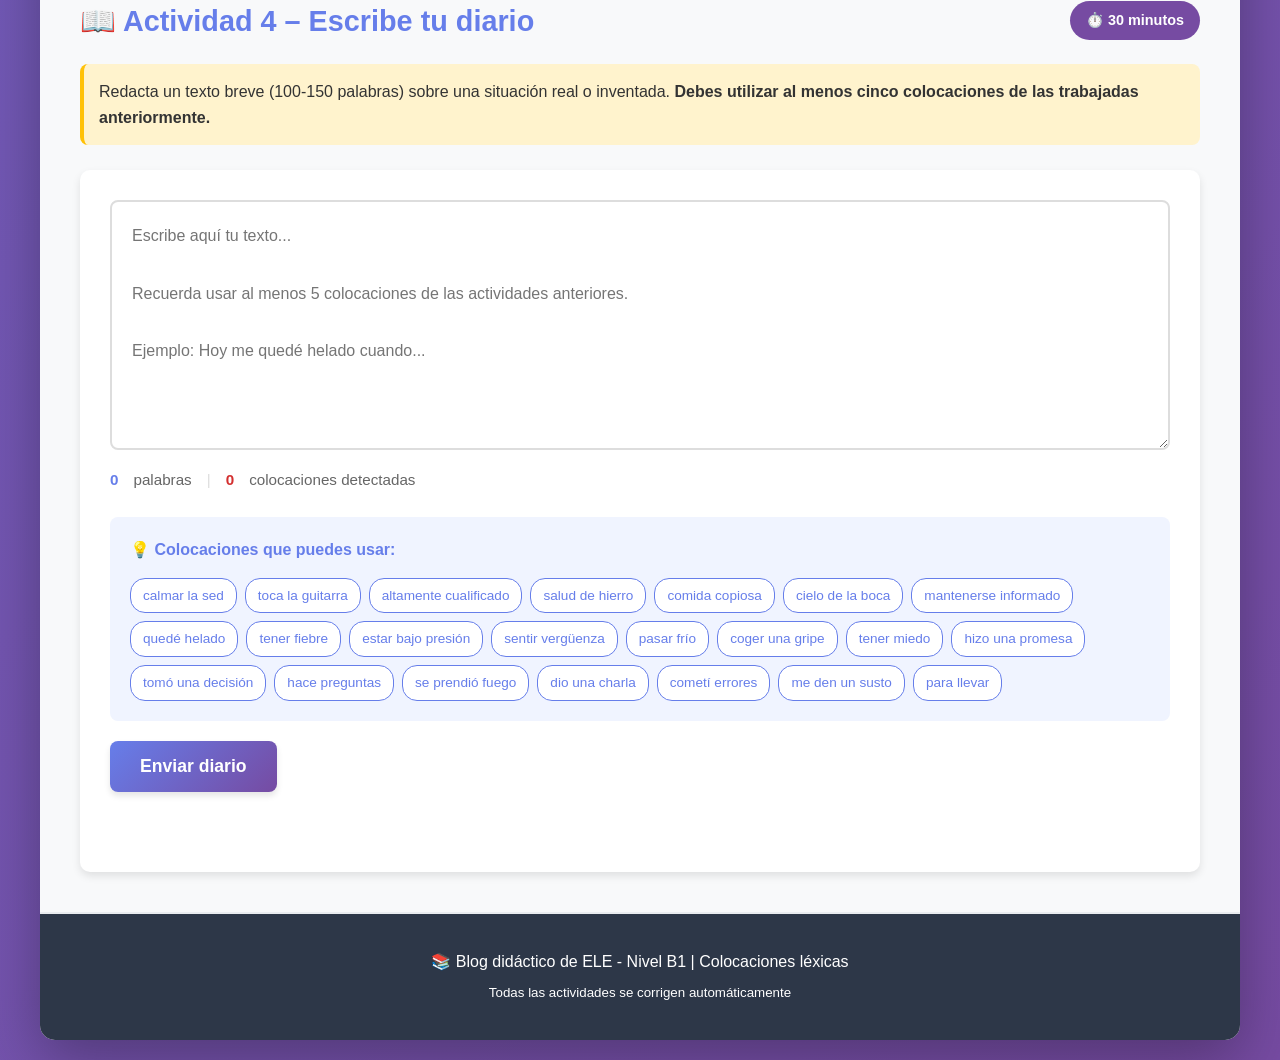
==== commit e9d8b036: "Añadidos recursos adicionales con hipervínculos" ====
--- a/actividades.html
+++ b/actividades.html
@@ -20,6 +20,69 @@
                 </a>
             </div>
         </header>
+
+        <!-- RECURSOS ADICIONALES -->
+        <section class="presentation" style="background: linear-gradient(135deg, #e7f3ff, #f0f4ff); padding: 30px 40px;">
+            <h2 style="color: #667eea; margin-bottom: 20px;">📚 Recursos adicionales antes de empezar</h2>
+            <p style="font-size: 1.05rem; margin-bottom: 25px; color: #555;">
+                Antes de realizar las actividades, te recomendamos consultar estos recursos para entender mejor qué son las colocaciones y ver ejemplos prácticos:
+            </p>
+            
+            <div style="display: grid; grid-template-columns: repeat(auto-fit, minmax(300px, 1fr)); gap: 20px;">
+                <!-- Recurso 1: Teoría -->
+                <div style="background: white; padding: 25px; border-radius: 12px; box-shadow: 0 4px 8px rgba(0,0,0,0.1); border-left: 5px solid #667eea;">
+                    <h3 style="color: #667eea; margin-bottom: 12px; display: flex; align-items: center; gap: 10px;">
+                        <span style="font-size: 1.8rem;">📖</span>
+                        Teoría: ¿Qué son las colocaciones?
+                    </h3>
+                    <p style="color: #666; line-height: 1.7; margin-bottom: 15px;">
+                        La Wikilengua te explica el concepto de colocación de forma clara y con ejemplos lingüísticos. 
+                        Aprenderás qué las diferencia de las expresiones libres y por qué son tan importantes para hablar 
+                        español de forma natural.
+                    </p>
+                    <a href="https://www.wikilengua.org/index.php/Colocaci%C3%B3n" target="_blank" style="display: inline-block; background: linear-gradient(135deg, #667eea, #764ba2); color: white; padding: 12px 25px; border-radius: 8px; text-decoration: none; font-weight: bold; transition: all 0.3s; box-shadow: 0 3px 8px rgba(0,0,0,0.2);" onmouseover="this.style.transform='translateY(-2px)'; this.style.boxShadow='0 5px 12px rgba(0,0,0,0.3)'" onmouseout="this.style.transform='translateY(0)'; this.style.boxShadow='0 3px 8px rgba(0,0,0,0.2)'">
+                        📚 Leer teoría →
+                    </a>
+                </div>
+
+                <!-- Recurso 2: Ejemplos -->
+                <div style="background: white; padding: 25px; border-radius: 12px; box-shadow: 0 4px 8px rgba(0,0,0,0.1); border-left: 5px solid #764ba2;">
+                    <h3 style="color: #764ba2; margin-bottom: 12px; display: flex; align-items: center; gap: 10px;">
+                        <span style="font-size: 1.8rem;">💡</span>
+                        100 ejemplos de colocaciones
+                    </h3>
+                    <p style="color: #666; line-height: 1.7; margin-bottom: 15px;">
+                        Una lista completa con 100 ejemplos prácticos de colocaciones en español organizados por categorías. 
+                        Perfecto para familiarizarte con las combinaciones más frecuentes antes de hacer las actividades.
+                    </p>
+                    <a href="https://www.ejemplos.co/100-ejemplos-de-colocaciones/" target="_blank" style="display: inline-block; background: linear-gradient(135deg, #667eea, #764ba2); color: white; padding: 12px 25px; border-radius: 8px; text-decoration: none; font-weight: bold; transition: all 0.3s; box-shadow: 0 3px 8px rgba(0,0,0,0.2);" onmouseover="this.style.transform='translateY(-2px)'; this.style.boxShadow='0 5px 12px rgba(0,0,0,0.3)'" onmouseout="this.style.transform='translateY(0)'; this.style.boxShadow='0 3px 8px rgba(0,0,0,0.2)'">
+                        📝 Ver ejemplos →
+                    </a>
+                </div>
+
+                <!-- Recurso 3: Video -->
+                <div style="background: white; padding: 25px; border-radius: 12px; box-shadow: 0 4px 8px rgba(0,0,0,0.1); border-left: 5px solid #e74c3c;">
+                    <h3 style="color: #e74c3c; margin-bottom: 12px; display: flex; align-items: center; gap: 10px;">
+                        <span style="font-size: 1.8rem;">🎥</span>
+                        Explicación en video
+                    </h3>
+                    <p style="color: #666; line-height: 1.7; margin-bottom: 15px;">
+                        Video educativo que explica las colocaciones de forma visual y dinámica. Ideal para aprendices 
+                        visuales que prefieren ver ejemplos en contexto con explicaciones claras y entretenidas.
+                    </p>
+                    <a href="https://www.youtube.com/watch?v=Pm3XN0K3GYw" target="_blank" style="display: inline-block; background: linear-gradient(135deg, #e74c3c, #c0392b); color: white; padding: 12px 25px; border-radius: 8px; text-decoration: none; font-weight: bold; transition: all 0.3s; box-shadow: 0 3px 8px rgba(0,0,0,0.2);" onmouseover="this.style.transform='translateY(-2px)'; this.style.boxShadow='0 5px 12px rgba(0,0,0,0.3)'" onmouseout="this.style.transform='translateY(0)'; this.style.boxShadow='0 3px 8px rgba(0,0,0,0.2)'">
+                        ▶️ Ver video →
+                    </a>
+                </div>
+            </div>
+
+            <div style="margin-top: 25px; padding: 20px; background: rgba(255, 243, 205, 0.5); border-radius: 10px; border-left: 4px solid #ffc107;">
+                <p style="color: #856404; font-weight: 500; margin: 0;">
+                    💡 <strong>Consejo:</strong> Te recomendamos revisar al menos uno de estos recursos antes de comenzar 
+                    las actividades para obtener mejores resultados.
+                </p>
+            </div>
+        </section>
 
         <!-- ACTIVIDAD 1 -->
         <section class="activity" id="actividad1">
